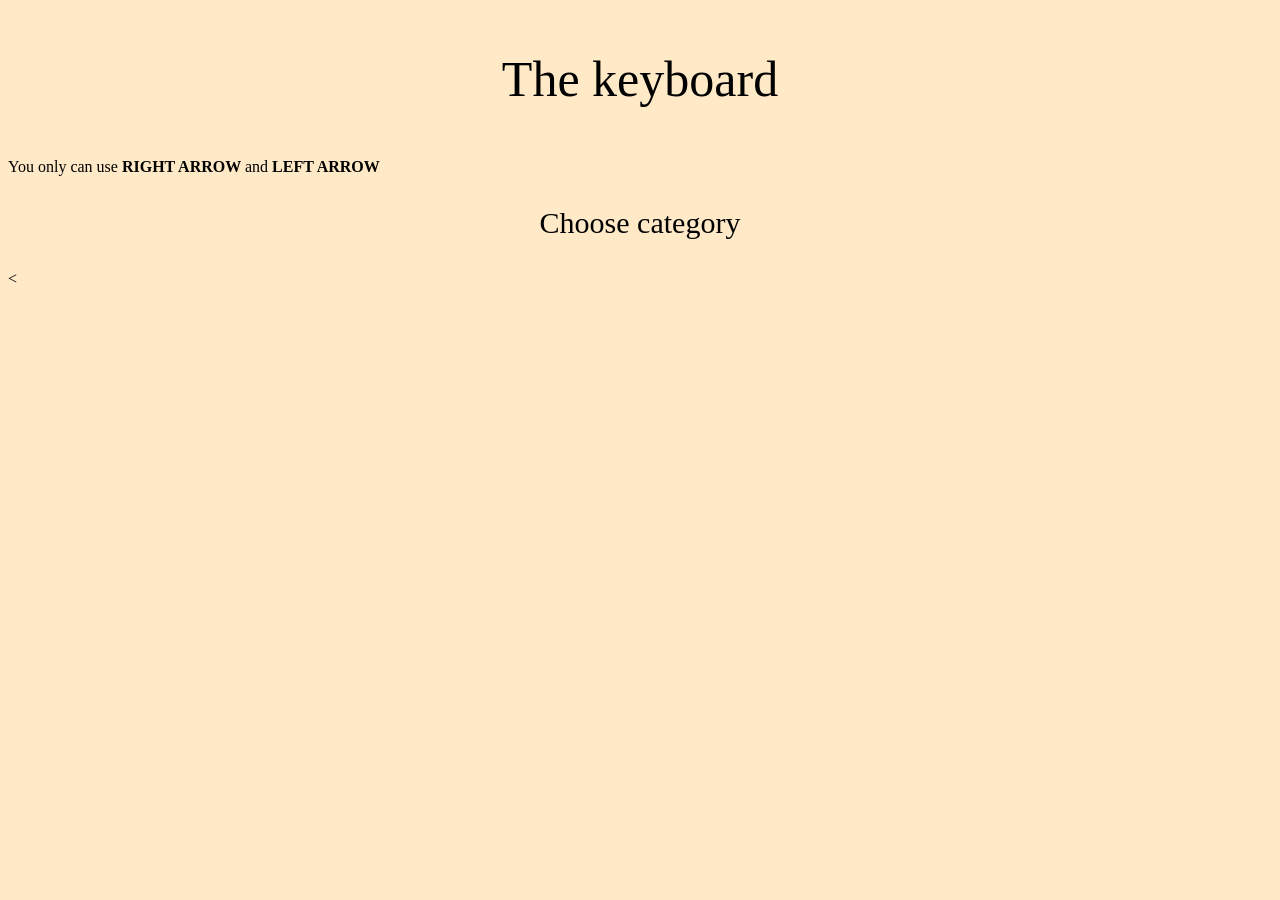
==== index.html @ 823833e8 "1" ====
<!DOCTYPE html>
<html lang="en">
<head>
    <meta charset="UTF-8">
    <meta name="viewport" content="width=device-width, initial-scale=1.0">
    <title>The keyboard</title>
    <link rel="stylesheet" href="style.css">
<link rel="icon" type="image/svg+xml" href="imgs/icon.svg">

</head>
<body>
    <p id="head">The keyboard</p>
    <p id="info">You only can use <b>RIGHT ARROW </b>and<b> LEFT ARROW</b></p>
    <p id="branch">Choose category</p>
    <
</body>
</html>
---- style.css ----
body{
    background-color: #ffe9c7;
}
#head{
    text-align: center;
    font-size: 50px;
}
#branch{
    font-size: 30px;
    text-align: center;
}
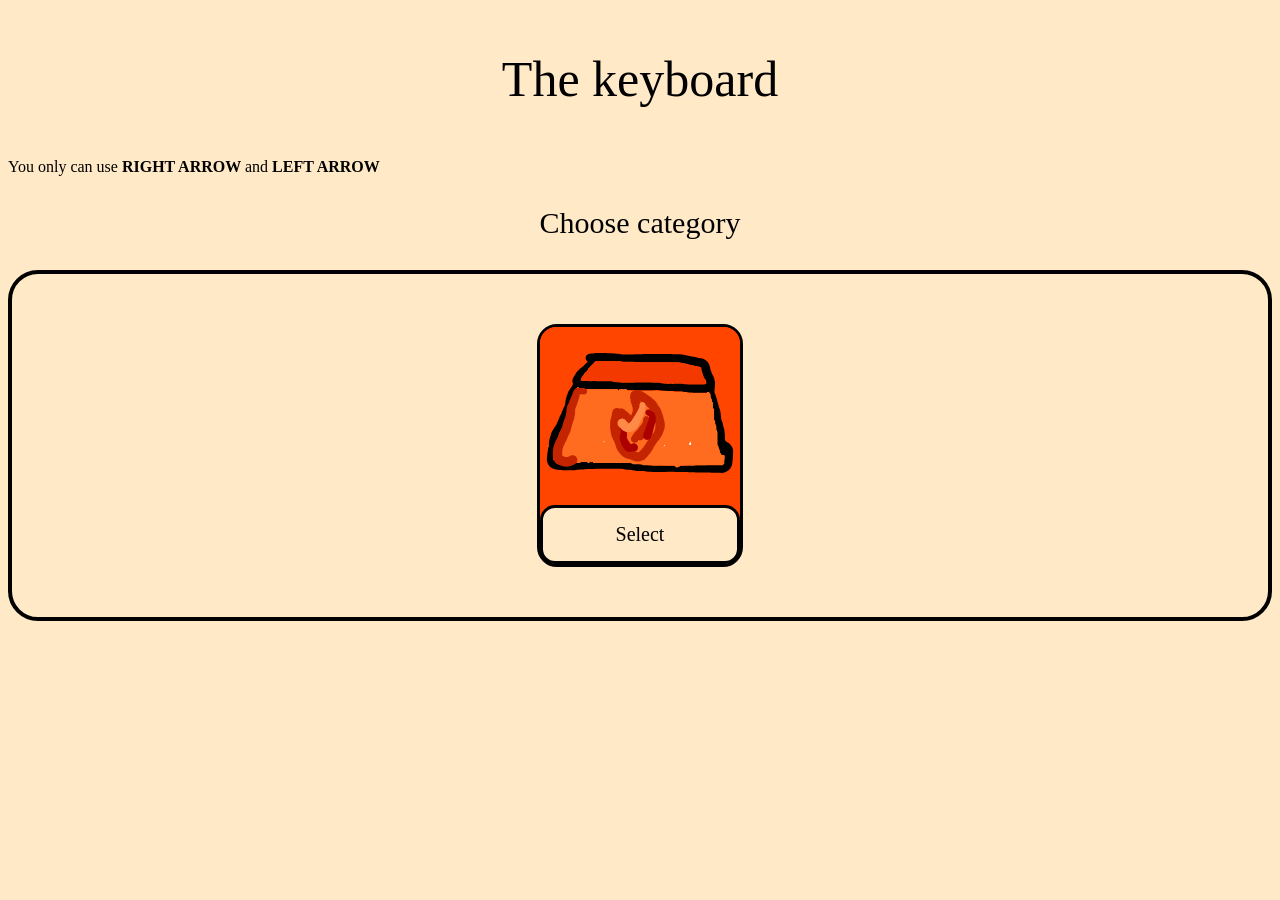
==== commit 17d2ed6c: "2" ====
--- a/index.html
+++ b/index.html
@@ -12,6 +12,11 @@
     <p id="head">The keyboard</p>
     <p id="info">You only can use <b>RIGHT ARROW </b>and<b> LEFT ARROW</b></p>
     <p id="branch">Choose category</p>
-    <
+    <div id="allcat">
+    <div class="cat">
+        <img src="imgs/speed.svg" id="speed_img">
+        <p id="select">Select</p>
+    </div>
+    </div>
 </body>
 </html>
--- a/style.css
+++ b/style.css
@@ -8,4 +8,35 @@
 #branch{
     font-size: 30px;
     text-align: center;
+}
+#speed_img{
+    width: 200px;
+    background-color: orangered;
+    border-radius: 16px;
+}
+.cat{
+    border: 3px solid;
+    width: fit-content;
+    border-radius:20px ;
+    display: flex;
+    flex-direction: column;
+    align-items: center;
+    background-color: orangered;
+}
+#select{
+font-size: 20px;
+border: solid;
+border-radius: 15px;
+padding: 15px;
+width:164px ;
+margin: 0;
+text-align: center;
+background-color: #ffe9c7;
+}
+#allcat{
+    border: 4px solid;
+    padding: 50px;
+    display: flex;
+    justify-content: space-around;
+    border-radius: 30px;
 }
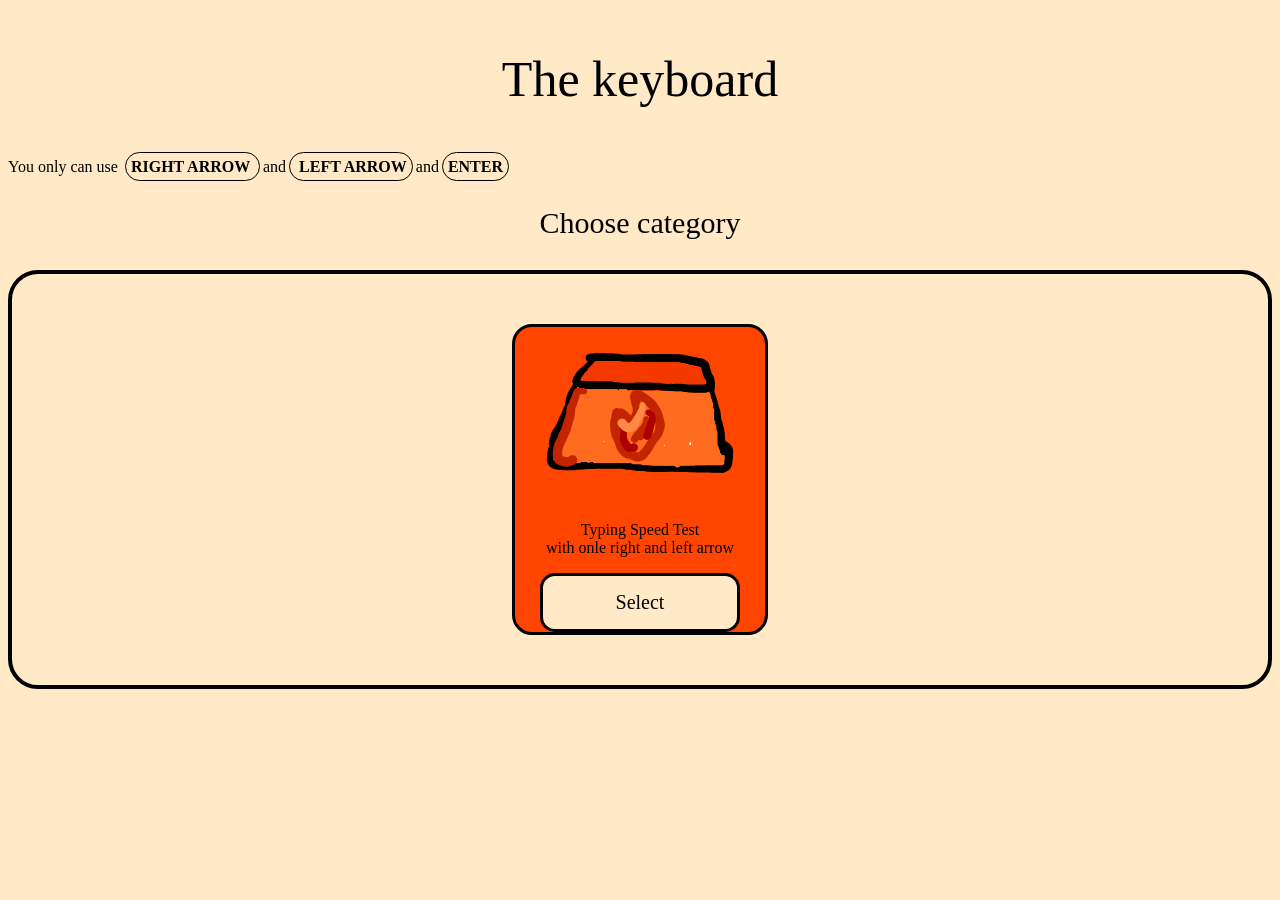
==== commit c484488f: "3" ====
--- a/index.html
+++ b/index.html
@@ -10,13 +10,15 @@
 </head>
 <body>
     <p id="head">The keyboard</p>
-    <p id="info">You only can use <b>RIGHT ARROW </b>and<b> LEFT ARROW</b></p>
+    <p id="info">You only can use <b>RIGHT ARROW </b>and<b> LEFT ARROW</b>and<b>ENTER</b></p>
     <p id="branch">Choose category</p>
     <div id="allcat">
     <div class="cat">
         <img src="imgs/speed.svg" id="speed_img">
-        <p id="select">Select</p>
+        <p id="name">Typing Speed Test<br> with onle right and left arrow</p>
+        <p id="select" onclick="goToTest()">Select</p>
     </div>
     </div>
+    <script src="index.js"></script>
 </body>
 </html>
--- a/style.css
+++ b/style.css
@@ -22,6 +22,7 @@
     flex-direction: column;
     align-items: center;
     background-color: orangered;
+    width: 250px;
 }
 #select{
 font-size: 20px;
@@ -39,4 +40,13 @@
     display: flex;
     justify-content: space-around;
     border-radius: 30px;
+}
+b{
+    border:solid 1px;
+    margin: 3px;
+    padding: 5px;
+    border-radius: 15px;
+}
+#name{
+    text-align: center;
 }
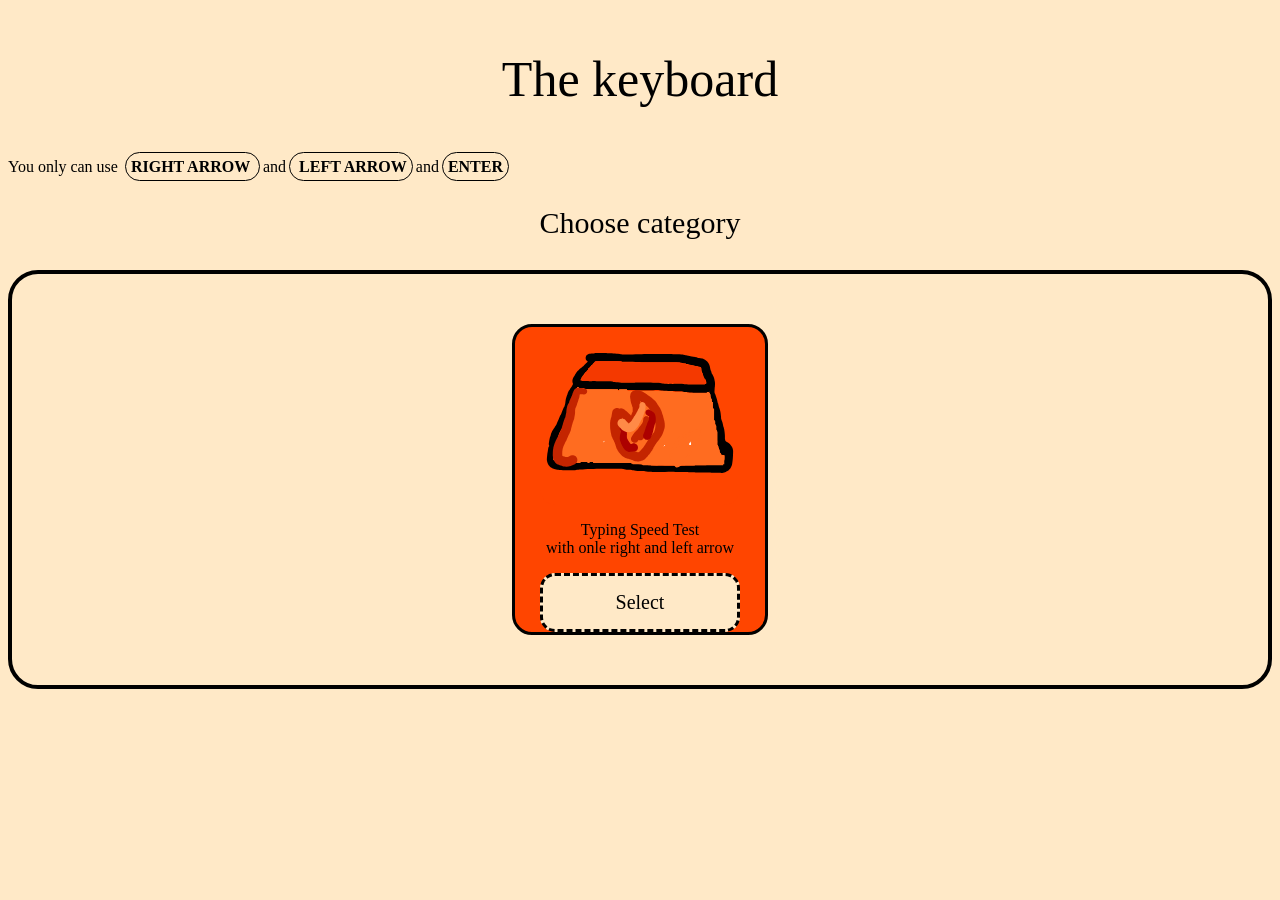
==== commit bb5c82b2: "16" ====
--- a/index.html
+++ b/index.html
@@ -12,11 +12,14 @@
     <p id="head">The keyboard</p>
     <p id="info">You only can use <b>RIGHT ARROW </b>and<b> LEFT ARROW</b>and<b>ENTER</b></p>
     <p id="branch">Choose category</p>
+        <img src="imgs/no.svg" id="no">
+
     <div id="allcat">
     <div class="cat">
         <img src="imgs/speed.svg" id="speed_img">
+
         <p id="name">Typing Speed Test<br> with onle right and left arrow</p>
-        <p id="select" onclick="goToTest()">Select</p>
+        <p id="select">Select</p>
     </div>
     </div>
     <script src="index.js"></script>
--- a/style.css
+++ b/style.css
@@ -1,5 +1,6 @@
 body{
     background-color: #ffe9c7;
+    cursor: none;
 }
 #head{
     text-align: center;
@@ -8,6 +9,12 @@
 #branch{
     font-size: 30px;
     text-align: center;
+}
+#no{
+    width: 40px;
+    display: none;
+    position: absolute;
+    transform: translate(-50% ,-50%);
 }
 #speed_img{
     width: 200px;
@@ -26,7 +33,7 @@
 }
 #select{
 font-size: 20px;
-border: solid;
+border: dashed;
 border-radius: 15px;
 padding: 15px;
 width:164px ;
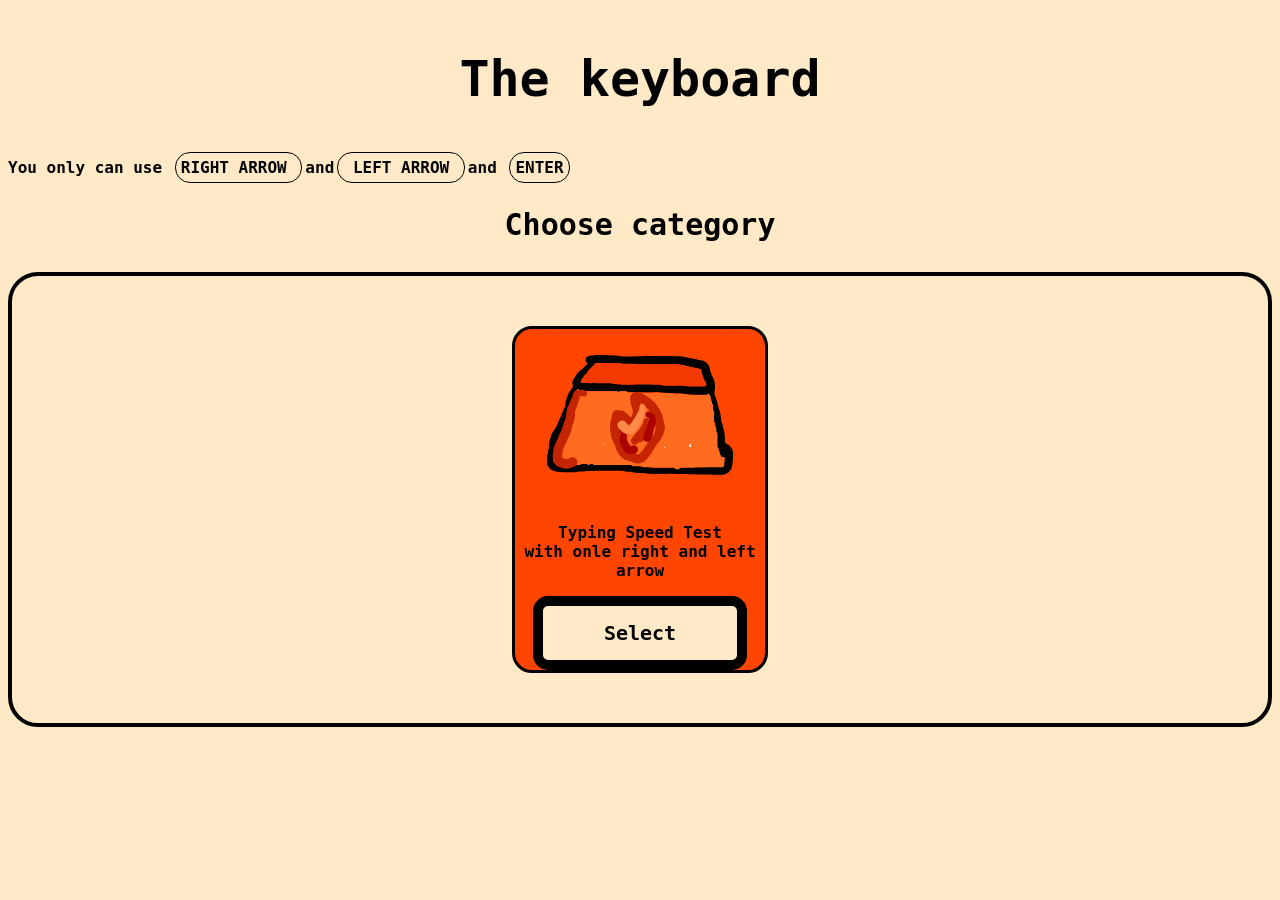
==== commit ff7be376: "finsh the first category" ====
--- a/index.html
+++ b/index.html
@@ -10,7 +10,7 @@
 </head>
 <body>
     <p id="head">The keyboard</p>
-    <p id="info">You only can use <b>RIGHT ARROW </b>and<b> LEFT ARROW</b>and<b>ENTER</b></p>
+    <p id="info">You only can use <b>RIGHT ARROW </b>and<b> LEFT ARROW </b>and <b>ENTER</b></p>
     <p id="branch">Choose category</p>
         <img src="imgs/no.svg" id="no">
 
--- a/style.css
+++ b/style.css
@@ -1,6 +1,13 @@
 body{
     background-color: #ffe9c7;
     cursor: none;
+
+}
+p{
+  font-family: "Chivo Mono", monospace;
+  font-optical-sizing: auto;
+  font-weight: 700;
+  font-style: normal;
 }
 #head{
     text-align: center;
@@ -33,7 +40,7 @@
 }
 #select{
 font-size: 20px;
-border: dashed;
+border: 10px solid;
 border-radius: 15px;
 padding: 15px;
 width:164px ;
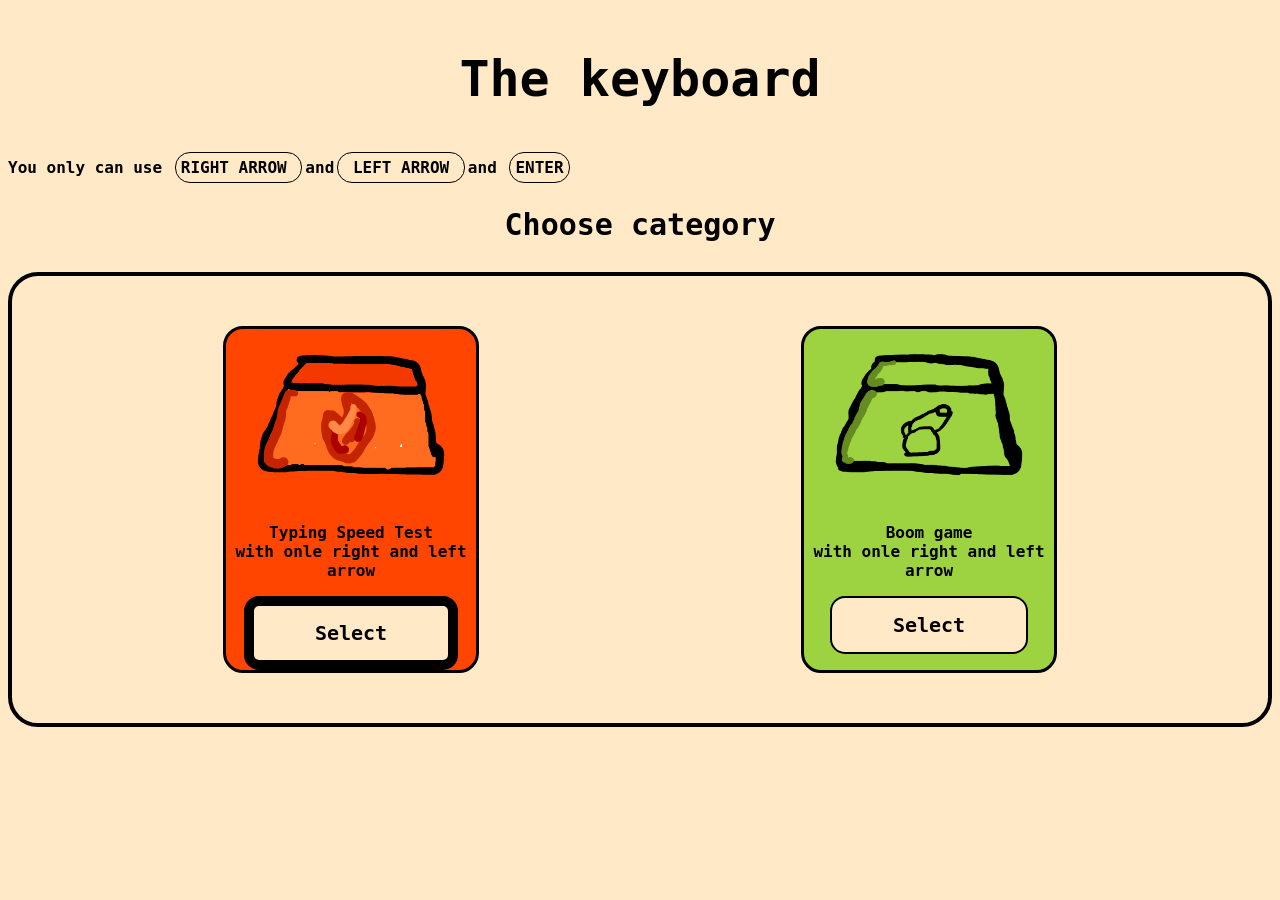
==== commit aeb2d81b: "game card" ====
--- a/index.html
+++ b/index.html
@@ -21,6 +21,14 @@
         <p id="name">Typing Speed Test<br> with onle right and left arrow</p>
         <p id="select">Select</p>
     </div>
+
+
+        <div class="cat2">
+        <img src="imgs/game.png" id="game_img">
+
+        <p id="name">Boom game<br> with onle right and left arrow</p>
+        <p id="select2">Select</p>
+    </div>
     </div>
     <script src="index.js"></script>
 </body>
--- a/style.css
+++ b/style.css
@@ -28,6 +28,11 @@
     background-color: orangered;
     border-radius: 16px;
 }
+#game_img{
+        width: 200px;
+    background-color: #9DD241;
+    border-radius: 16px;
+}
 .cat{
     border: 3px solid;
     width: fit-content;
@@ -38,9 +43,29 @@
     background-color: orangered;
     width: 250px;
 }
+.cat2{
+        border: 3px solid;
+    width: fit-content;
+    border-radius:20px ;
+    display: flex;
+    flex-direction: column;
+    align-items: center;
+    background-color: #9DD241;
+    width: 250px;
+}
 #select{
 font-size: 20px;
 border: 10px solid;
+border-radius: 15px;
+padding: 15px;
+width:164px ;
+margin: 0;
+text-align: center;
+background-color: #ffe9c7;
+}
+#select2{
+    font-size: 20px;
+border: 2px solid;
 border-radius: 15px;
 padding: 15px;
 width:164px ;
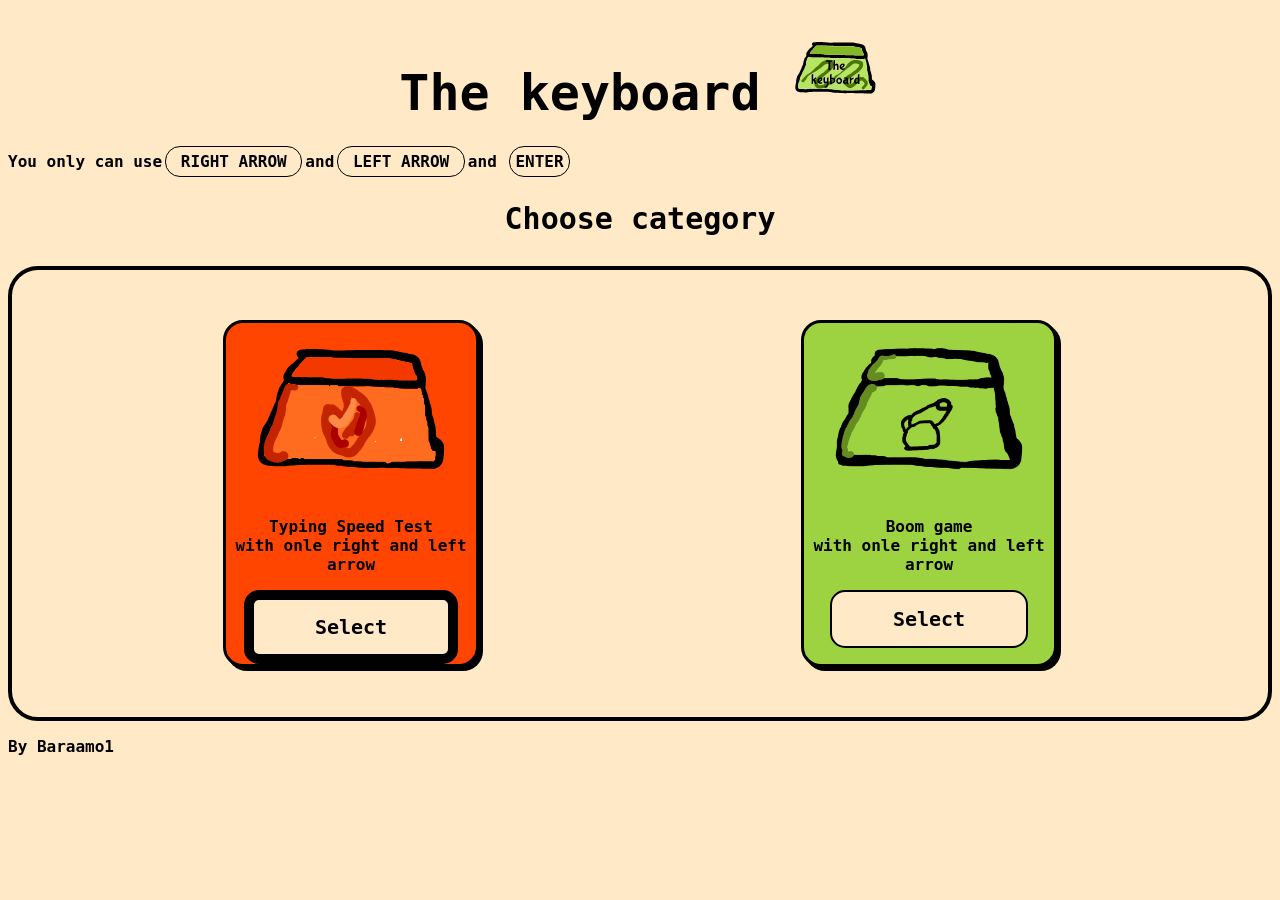
==== commit 51b52013: "finishhhhhhhhh" ====
--- a/index.html
+++ b/index.html
@@ -9,8 +9,9 @@
 
 </head>
 <body>
-    <p id="head">The keyboard</p>
-    <p id="info">You only can use <b>RIGHT ARROW </b>and<b> LEFT ARROW </b>and <b>ENTER</b></p>
+    <p id="head">The keyboard    <img src="imgs/icon.svg" id="nono"></p>
+
+    <p id="info">You only can use<b> RIGHT ARROW </b>and<b> LEFT ARROW </b>and <b>ENTER</b></p>
     <p id="branch">Choose category</p>
         <img src="imgs/no.svg" id="no">
 
@@ -30,6 +31,7 @@
         <p id="select2">Select</p>
     </div>
     </div>
+    <p>By  Baraamo1</p>
     <script src="index.js"></script>
 </body>
 </html>
--- a/style.css
+++ b/style.css
@@ -12,6 +12,8 @@
 #head{
     text-align: center;
     font-size: 50px;
+    margin-top: 30px;
+    margin-bottom: 30px;
 }
 #branch{
     font-size: 30px;
@@ -42,6 +44,10 @@
     align-items: center;
     background-color: orangered;
     width: 250px;
+    box-shadow: 4px 4px;
+}
+#nono{
+    width: 90px;
 }
 .cat2{
         border: 3px solid;
@@ -52,6 +58,7 @@
     align-items: center;
     background-color: #9DD241;
     width: 250px;
+    box-shadow: 4px 4px;
 }
 #select{
 font-size: 20px;
